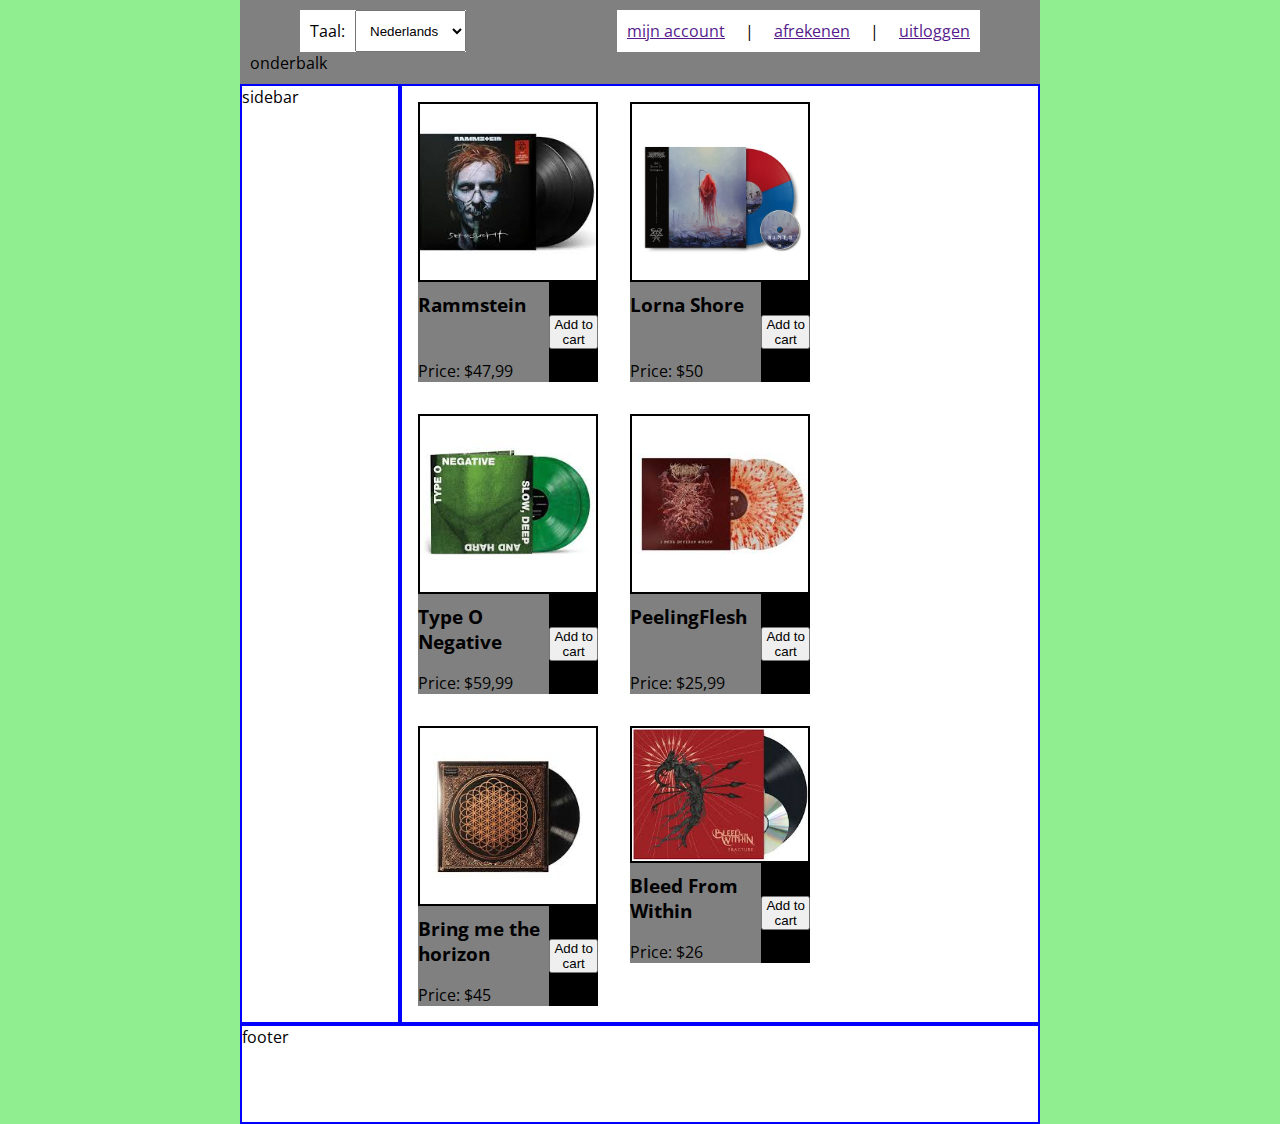
==== index.html @ 5311e45c "commit" ====
<!DOCTYPE html>
<html class="no-js" lang="">
  <head>
    <meta charset="utf-8" />
    <meta name="viewport" content="width=device-width, initial-scale=1" />
    <title></title>
    <link rel="stylesheet" href="assets/css/style.css" />
    <meta name="description" content="" />

    <meta property="og:title" content="" />
    <meta property="og:type" content="" />
    <meta property="og:url" content="" />
    <meta property="og:image" content="" />
    <meta property="og:image:alt" content="" />

    <link rel="icon" href="/favicon.ico" sizes="any" />
    <link rel="icon" href="/icon.svg" type="image/svg+xml" />
    <link rel="apple-touch-icon" href="icon.png" />

    <meta name="theme-color" content="#fafafa" />
  </head>

  <body>
    <div id="content">
      
      
      <header>
          <div class="bovenbalk">
            <div style="display:flex; margin-left:50px; background-color: white;">
              <div class="menuRight">Taal:</div>
              <select class="menuLeft" name="cars" id="cars">
                <option value="volvo">Nederlands</option>
                <option value="saab">Duits</option>
                <option value="mercedes">Frans</option>
                <option value="audi">Spaans</option>
              </select>
            </div>
            <div style="display:flex; margin-right:50px; background-color: white;"">
              <div class="menuLeft"><a href="">mijn account</a></div>
              <div class="menuLeft">|</div>
              <div class="menuLeft"><a href="">afrekenen</a></div>
              <div class="menuLeft">|</div>
              <div class="menuLeft"><a href="">uitloggen</a></div>
            </div>
          </div>
          <div class="onderbalk">onderbalk</div>
      </header>
      
      
      
      <main>
        <div id="sidebar">sidebar</div>
        <div id="products">
          <div class="product">
            <img src="assets/img/Rammstein1.jpg" alt="product" />
            <div class="onder">
              <div class="onderlinks">
                <div>
                  <h3 style="margin-top:10px;">Rammstein</h3>
                </div>
                <div>
                  <p>Price: $47,99</p>
                  
                </div>
              </div>
              <div class="onderrechts">
                <button>Add to cart</button>
              </div>
            </div>
          </div>

          
          <div class="product">
            <img src="assets/img/LornaShore.jpg" alt="product" />
            <div class="onder">
              <div class="onderlinks">
                <div>
                  <h3 style="margin-top:10px;">Lorna Shore</h3>
                </div>
                <div>
                  <p>Price: $50</p>
                </div>
              </div>
              <div class="onderrechts">
                <button>Add to cart</button>
              </div>
            </div>
          </div>

          
          <div class="product">
            <img src="assets/img/TypeONegative.jpg" alt="product" />
            <div class="onder">
              <div class="onderlinks">
                <div>
                  <h3 style="margin-top:10px;">Type O Negative</h3>
                </div>
                <div>
                  <p>Price: $59,99</p>
                  
                </div>
              </div>
              <div class="onderrechts">
                <button>Add to cart</button>
              </div>
            </div>
          </div>

          
          <div class="product">
            <img src="assets/img/PeelingFlesh.jpg" alt="product" />
            <div class="onder">
              <div class="onderlinks">
                <div>
                  <h3 style="margin-top:10px;">PeelingFlesh</h3>
                </div>
                <div>
                  <p>Price: $25,99</p>

                </div>
              </div>
              <div class="onderrechts">
                <button>Add to cart</button>
              </div>
            </div>
          </div>


          <div class="product">
            <img src="assets/img/BMTH1.jpg" alt="product" />
            <div class="onder">
              <div class="onderlinks">
                <div>
                  <h3 style="margin-top:10px;">Bring me the horizon</h3>
                </div>
                <div>
                  <p>Price: $45</p>
                 
                </div>
              </div>
              <div class="onderrechts">
                <button>Add to cart</button>
              </div>
            </div>
          </div>



          <div class="product">
            <img src="assets/img/BleedfromWithin.jpg" alt="product" />
            <div class="onder">
              <div class="onderlinks">
                <div>
                  <h3 style="margin-top:10px;">Bleed From Within</h3>
                </div>
                <div>
                  <p>Price: $26</p>
              
                </div>
              </div>
              <div class="onderrechts">
                <button>Add to cart</button>
              </div>
            </div>
          </div>
        

     
    
        



      </main>
      <footer>footer</footer>
      <script src="assets/js/app.js"></script>
    </div>
  </body>
</html>
---- assets/css/style.css ----
@import url('https://fonts.googleapis.com/css2?family=Noto+Sans+JP:wght@100..900&family=Open+Sans:ital,wght@0,300..800;1,300..800&family=Playwrite+DE+VA+Guides&display=swap');


* {
  padding: 0;
  margin: 0;
}

html,
body {
  width: 100%;
  display: flex;
  justify-content: center;
  background-color: lightgreen;
  font-family: "Open Sans", serif;
  font-optical-sizing: auto;
  font-style: normal;
}
#products {
  display:flex;
  flex-wrap: wrap;

}
.product {
  width: 180px;
  background-color: white;
  border-radius: 20px;
  margin:6px;
  padding:10px;
  display: flex;
  flex-direction: column;
}

.onder{
  display: flex;
  flex-direction: row;
}

.onderlinks{
  display: flex;
  flex-direction: column;
  background: Grey;
  width: 100%;
  height: 100px;
  justify-content:space-between;
  align-items: left;
}
.onderrechts{
  display: flex;
  flex-direction: column;
  background: black;
  justify-content: center;
  align-items: center;
}

.product img{
  width: 100%;
  border: 2px solid black;
  box-sizing: border-box;
  background: grey;
}

#content {
  width: 800px;
}

@media only screen and (max-width: 840px) {
  body {
    background-color: lightblue;
  }
  #content {
    width: 600px;
  }
  #sidebar {
    display: none;
  }
}




header {
  background: grey;
  padding: 10px;
}
.bovenbalk{
  background-color: grey;
  display:flex;
  justify-content: space-between;
}
.bovenbalk .menuRight{
  padding: 10px;
}
.bovenbalk .menuLeft{
  padding: 10px;
}


.onderbalk{
  background-color: grey;
  
}





main {  

  background: white;
  display: flex;
  flex-direction: row;
}
footer {
  border: 2px solid blue;
  box-sizing: border-box;
  height: 100px;
  background: white;
}
#sidebar {
  border: 2px solid blue;
  box-sizing: border-box;
  width: 200px;
  background: white;
}
#products {
  border: 2px solid blue;
  box-sizing: border-box;
  width: 100%;
  background: white;
}
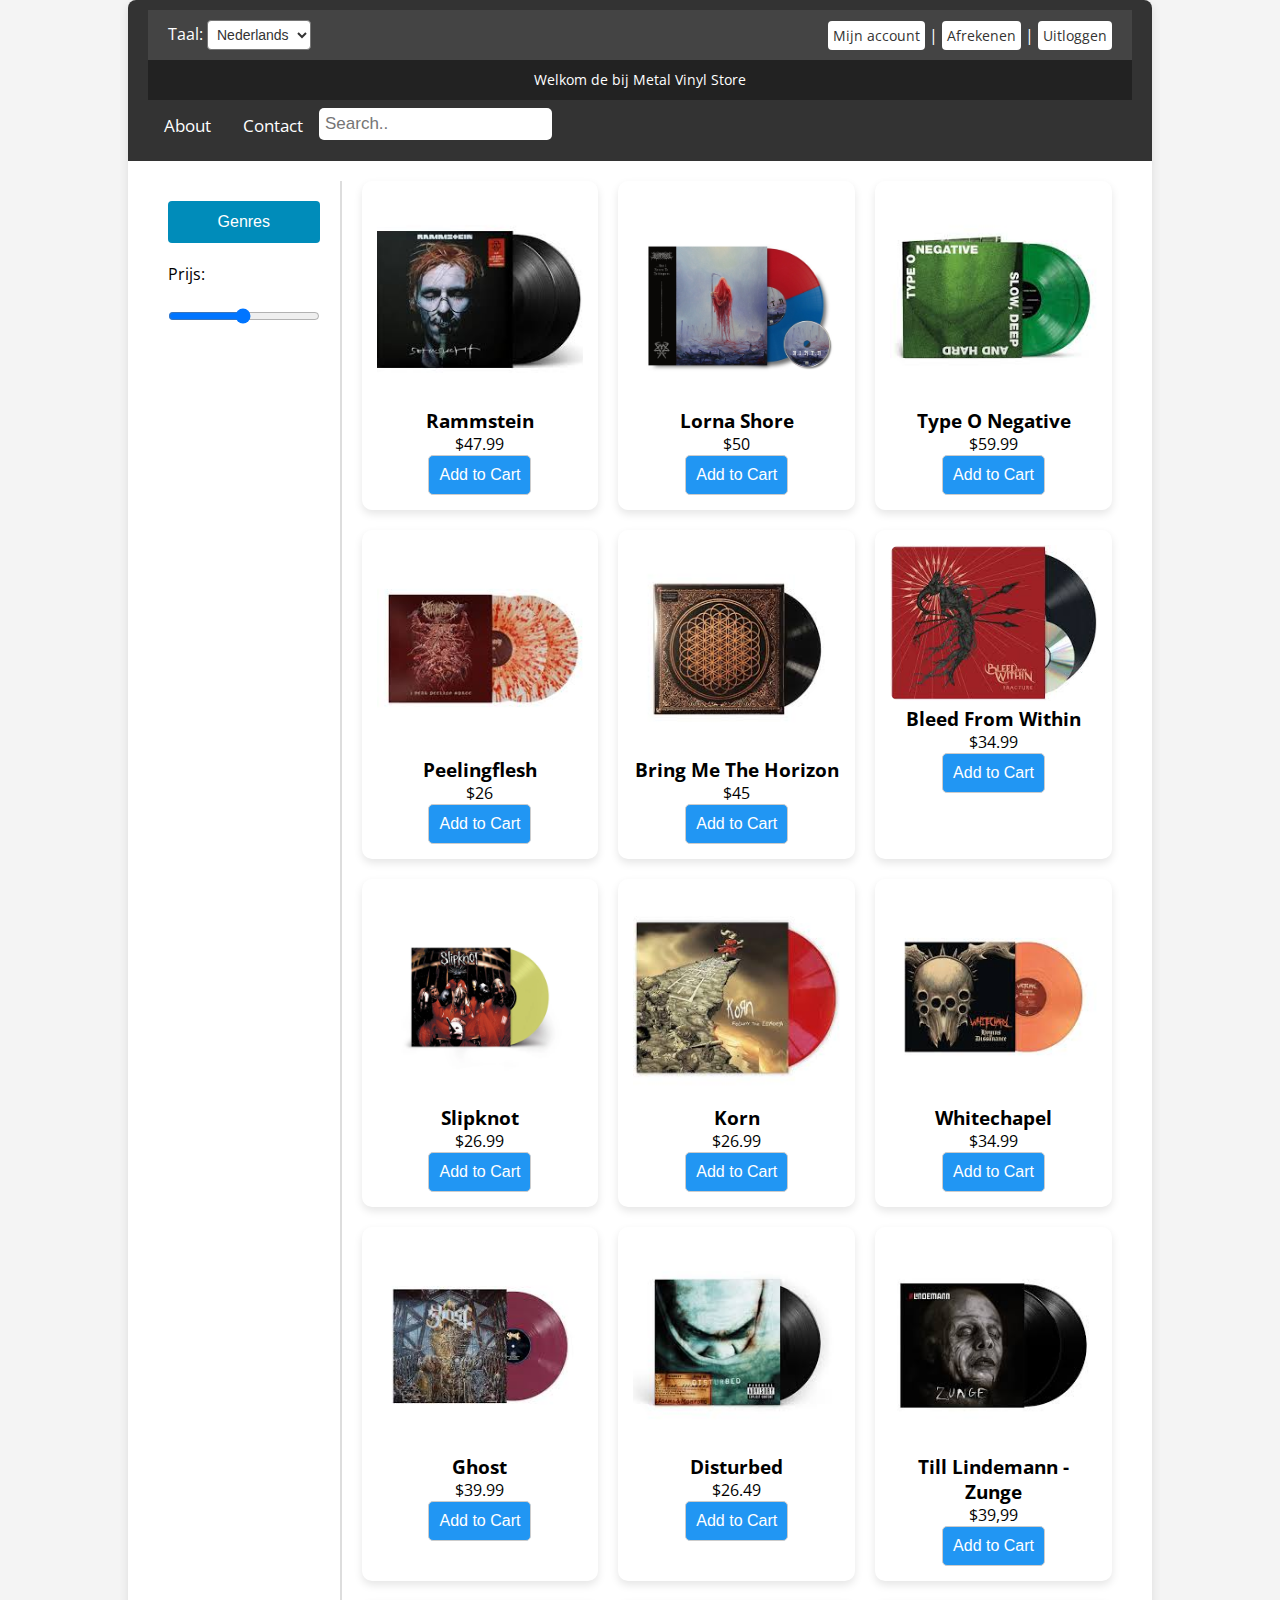
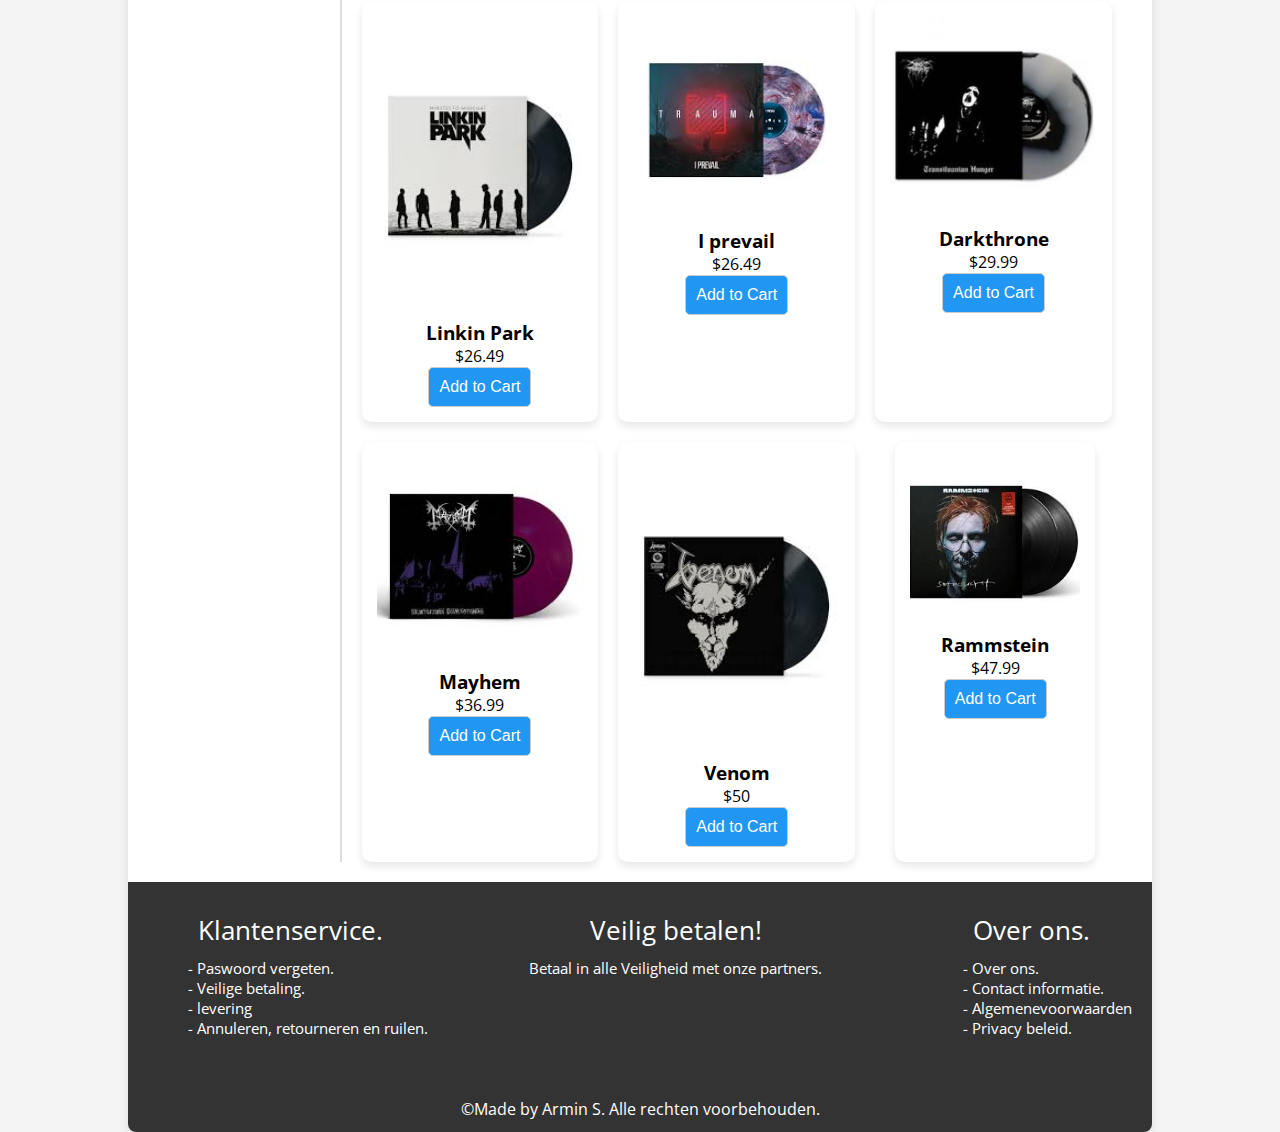
==== commit fb22313d: "commit" ====
--- a/index.html
+++ b/index.html
@@ -1,179 +1,266 @@
 <!DOCTYPE html>
-<html class="no-js" lang="">
-  <head>
-    <meta charset="utf-8" />
-    <meta name="viewport" content="width=device-width, initial-scale=1" />
-    <title></title>
-    <link rel="stylesheet" href="assets/css/style.css" />
-    <meta name="description" content="" />
-
-    <meta property="og:title" content="" />
-    <meta property="og:type" content="" />
-    <meta property="og:url" content="" />
-    <meta property="og:image" content="" />
-    <meta property="og:image:alt" content="" />
-
-    <link rel="icon" href="/favicon.ico" sizes="any" />
-    <link rel="icon" href="/icon.svg" type="image/svg+xml" />
-    <link rel="apple-touch-icon" href="icon.png" />
-
-    <meta name="theme-color" content="#fafafa" />
-  </head>
-
-  <body>
-    <div id="content">
-      
-      
-      <header>
-          <div class="bovenbalk">
-            <div style="display:flex; margin-left:50px; background-color: white;">
-              <div class="menuRight">Taal:</div>
-              <select class="menuLeft" name="cars" id="cars">
-                <option value="volvo">Nederlands</option>
-                <option value="saab">Duits</option>
-                <option value="mercedes">Frans</option>
-                <option value="audi">Spaans</option>
-              </select>
+<html lang="en">
+
+<head>
+  <meta charset="utf-8" />
+  <meta name="viewport" content="width=device-width, initial-scale=1" />
+
+  <title>Metal Merch Store</title>
+  <link rel="stylesheet" href="assets/css/style.css" />
+  <link rel="icon" href="Logo1.jpg" sizes="any" />
+</head>
+
+<body>
+  <div id="content">
+    <header>
+      <div class="bovenbalk">
+        <div class="top-left">
+          <label for="language">Taal:</label>
+          <select id="language">
+            <option value="nl">Nederlands</option>
+            <option value="de">Duits</option>
+            <option value="fr">Frans</option>
+            <option value="es">Spaans</option>
+          </select>
+        </div>
+        <div class="top-right">
+          <a href="#">Mijn account</a> |
+          <a href="Bestel.html">Afrekenen</a> |
+          <a href="#">Uitloggen</a>
+        </div>
+      </div>
+      <div class="onderbalk">Welkom de bij Metal Vinyl Store</div>
+      <div class="topnav">
+        <a href="#about">About</a>
+        <a href="#contact">Contact</a>
+        <input type="text" placeholder="Search..">
+      </div>
+    </header>
+
+    <main>
+      <aside id="sidebar">
+        <div class="dropdown">
+          <button class="dropbtn">Genres</button>
+          <div class="dropdown-content">
+            <a href="#">Heavy</a>
+            <a href="#">Thrash</a>
+            <a href="#">Black</a>
+            <a href="#">Death</a>
+            <a href="#">Slam</a>
+            <a href="#">Nu-metal</a>
+            <a href="#">Metalcore</a>
+            <a href="#">Rock</a>
+
+
+
+
+          </div>
+        </div>
+        <div class="filter">
+          <label>Prijs:</label>
+          <input type="range" min="1" max="100" value="50" class="slider" id="priceRange">
+        </div>
+      </aside>
+
+      <section id="products">
+        <div class="product">
+          <img src="assets/img/Rammstein1.jpg" alt="Rammstein" />
+          <div class="product-info">
+            <h3>Rammstein</h3>
+            <p>$47.99</p>
+            <button>Add to Cart</button>
+          </div>
+        </div>
+
+        <div class="product">
+          <img src="assets/img/LornaShore.jpg" alt="Lorna Shore" />
+          <div class="product-info">
+            <h3>Lorna Shore</h3>
+            <p>$50</p>
+            <button>Add to Cart</button>
+          </div>
+        </div>
+
+        <div class="product">
+          <img src="assets/img/TypeONegative.jpg" alt="Type O Negative" />
+          <div class="product-info">
+            <h3>Type O Negative</h3>
+            <p>$59.99</p>
+            <button>Add to Cart</button>
+          </div>
+        </div>
+
+        <div class="product">
+          <img src="assets/img/PeelingFlesh.jpg" alt="Peelingflesh" />
+          <div class="product-info">
+            <h3>Peelingflesh</h3>
+            <p>$26</p>
+            <button>Add to Cart</button>
+          </div>
+        </div>
+
+        <div class="product">
+          <img src="assets/img/BMTH1.jpg" alt="Bring Me The Horizon" />
+          <div class="product-info">
+            <h3>Bring Me The Horizon</h3>
+            <p>$45</p>
+            <button>Add to Cart</button>
+          </div>
+        </div>
+
+        <div class="product">
+          <img src="assets/img/BleedfromWithin.jpg" alt="Bleed From Within" />
+          <div class="product-info">
+            <h3>Bleed From Within</h3>
+            <p>$34.99</p>
+            <button>Add to Cart</button>
+          </div>
+        </div>
+
+        <div class="product">
+          <img src="assets/img/Slipknot.webp" alt="Slipknot" />
+          <div class="product-info">
+            <h3>Slipknot</h3>
+            <p>$26.99</p>
+            <button>Add to Cart</button>
+          </div>
+        </div>
+
+        <div class="product">
+          <img src="assets/img/KoRn1.jpg" alt="Korn" />
+          <div class="product-info">
+            <h3>Korn</h3>
+            <p>$26.99</p>
+            <button>Add to Cart</button>
+          </div>
+        </div>
+
+        <div class="product">
+          <img src="assets/img/Whitechapel1.jpg" alt="Whitechapel" />
+          <div class="product-info">
+            <h3>Whitechapel</h3>
+            <p>$34.99</p>
+            <button>Add to Cart</button>
+          </div>
+        </div>
+
+        <div class="product">
+          <img src="assets/img/Ghost1.jpg" alt="Ghost" />
+          <div class="product-info">
+            <h3>Ghost</h3>
+            <p>$39.99</p>
+            <button>Add to Cart</button>
+          </div>
+        </div>
+
+        <div class="product">
+          <img src="assets/img/disturbed1.jpg" alt="Disturbed" />
+          <div class="product-info">
+            <h3>Disturbed</h3>
+            <p>$26.49</p>
+            <button>Add to Cart</button>
+          </div>
+        </div>
+
+        <div class="product">
+          <img src="assets/img/Zunge.jpg" alt="Zunge" />
+          <div class="product-info">
+            <h3>Till Lindemann - Zunge</h3>
+            <p>$39,99</p>
+            <button>Add to Cart</button>
+          </div>
+        </div>
+
+        <div class="product">
+          <img src="assets/img/linkinpark1.jpg" alt="LinkinPark" />
+          <div class="product-info">
+            <h3>Linkin Park</h3>
+            <p>$26.49</p>
+            <button>Add to Cart</button>
+          </div>
+        </div>
+
+        <div class="product">
+          <img src="assets/img/Iprevail.jpg" alt="Iprevail" />
+          <div class="product-info">
+            <h3>I prevail</h3>
+            <p>$26.49</p>
+            <button>Add to Cart</button>
+          </div>
+        </div>
+
+        <div class="product">
+          <img src="assets/img/Darkthrone1.jpg" alt="Darkthrone" />
+          <div class="product-info">
+            <h3>Darkthrone</h3>
+            <p>$29.99</p>
+            <button>Add to Cart</button>
+          </div>
+        </div>
+
+        <div class="product">
+          <img src="assets/img/Mayhem1.jpg" alt="Mayhem" />
+          <div class="product-info">
+            <h3>Mayhem</h3>
+            <p>$36.99</p>
+            <button>Add to Cart</button>
+          </div>
+        </div>
+
+        <div class="product">
+          <img src="assets/img/venom.jpg" alt="Venom" />
+          <div class="product-info">
+            <h3>Venom</h3>
+            <p>$50</p>
+            <button>Add to Cart</button>
+          </div>
+        </div>
+
+        <section id="products">
+          <div class="product">
+            <img src="assets/img/Rammstein1.jpg" alt="Rammstein" />
+            <div class="product-info">
+              <h3>Rammstein</h3>
+              <p>$47.99</p>
+              <button>Add to Cart</button>
             </div>
-            <div style="display:flex; margin-right:50px; background-color: white;"">
-              <div class="menuLeft"><a href="">mijn account</a></div>
-              <div class="menuLeft">|</div>
-              <div class="menuLeft"><a href="">afrekenen</a></div>
-              <div class="menuLeft">|</div>
-              <div class="menuLeft"><a href="">uitloggen</a></div>
-            </div>
-          </div>
-          <div class="onderbalk">onderbalk</div>
-      </header>
-      
-      
-      
-      <main>
-        <div id="sidebar">sidebar</div>
-        <div id="products">
-          <div class="product">
-            <img src="assets/img/Rammstein1.jpg" alt="product" />
-            <div class="onder">
-              <div class="onderlinks">
-                <div>
-                  <h3 style="margin-top:10px;">Rammstein</h3>
-                </div>
-                <div>
-                  <p>Price: $47,99</p>
-                  
-                </div>
-              </div>
-              <div class="onderrechts">
-                <button>Add to cart</button>
-              </div>
-            </div>
-          </div>
-
-          
-          <div class="product">
-            <img src="assets/img/LornaShore.jpg" alt="product" />
-            <div class="onder">
-              <div class="onderlinks">
-                <div>
-                  <h3 style="margin-top:10px;">Lorna Shore</h3>
-                </div>
-                <div>
-                  <p>Price: $50</p>
-                </div>
-              </div>
-              <div class="onderrechts">
-                <button>Add to cart</button>
-              </div>
-            </div>
-          </div>
-
-          
-          <div class="product">
-            <img src="assets/img/TypeONegative.jpg" alt="product" />
-            <div class="onder">
-              <div class="onderlinks">
-                <div>
-                  <h3 style="margin-top:10px;">Type O Negative</h3>
-                </div>
-                <div>
-                  <p>Price: $59,99</p>
-                  
-                </div>
-              </div>
-              <div class="onderrechts">
-                <button>Add to cart</button>
-              </div>
-            </div>
-          </div>
-
-          
-          <div class="product">
-            <img src="assets/img/PeelingFlesh.jpg" alt="product" />
-            <div class="onder">
-              <div class="onderlinks">
-                <div>
-                  <h3 style="margin-top:10px;">PeelingFlesh</h3>
-                </div>
-                <div>
-                  <p>Price: $25,99</p>
-
-                </div>
-              </div>
-              <div class="onderrechts">
-                <button>Add to cart</button>
-              </div>
-            </div>
-          </div>
-
-
-          <div class="product">
-            <img src="assets/img/BMTH1.jpg" alt="product" />
-            <div class="onder">
-              <div class="onderlinks">
-                <div>
-                  <h3 style="margin-top:10px;">Bring me the horizon</h3>
-                </div>
-                <div>
-                  <p>Price: $45</p>
-                 
-                </div>
-              </div>
-              <div class="onderrechts">
-                <button>Add to cart</button>
-              </div>
-            </div>
-          </div>
-
-
-
-          <div class="product">
-            <img src="assets/img/BleedfromWithin.jpg" alt="product" />
-            <div class="onder">
-              <div class="onderlinks">
-                <div>
-                  <h3 style="margin-top:10px;">Bleed From Within</h3>
-                </div>
-                <div>
-                  <p>Price: $26</p>
-              
-                </div>
-              </div>
-              <div class="onderrechts">
-                <button>Add to cart</button>
-              </div>
-            </div>
-          </div>
-        
-
-     
-    
-        
-
-
-
-      </main>
-      <footer>footer</footer>
-      <script src="assets/js/app.js"></script>
-    </div>
-  </body>
+          </div>
+
+
+
+        </section>
+    </main>
+
+    <footer>
+   
+      <div class="Klantenservice">
+        <p id="klantenservice_main">Klantenservice.</p>
+        <P>- Paswoord vergeten.</p>
+        <P>- Veilige betaling.</p>
+        <P>- levering </p>
+        <p>- Annuleren, retourneren en ruilen.</p>
+      </div>
+
+      <div class="OverOns">
+        <p id="OverOns_main">Over ons.</p>
+        <P>- Over ons.</p>
+        <P>- Contact informatie.</p>
+        <P>- Algemenevoorwaarden </p>
+        <p>- Privacy beleid.</p>
+      </div>
+
+      <div class="VeiligBetalen">
+        <p id="VeiligBetalen_main">Veilig betalen!</p>
+        <P>Betaal in alle Veiligheid met onze partners. </p>
+
+      </div>
+
+      <p id="Copywrite">&copy;Made by Armin S. Alle rechten voorbehouden.</p>
+
+
+  </div>
+  </footer>
+  </div>
+</body>
+
 </html>--- a/assets/css/style.css
+++ b/assets/css/style.css
@@ -1,131 +1,347 @@
-@import url('https://fonts.googleapis.com/css2?family=Noto+Sans+JP:wght@100..900&family=Open+Sans:ital,wght@0,300..800;1,300..800&family=Playwrite+DE+VA+Guides&display=swap');
-
+@import url('https://fonts.googleapis.com/css2?family=Open+Sans:wght@300;400;600;700&display=swap');
 
 * {
   padding: 0;
   margin: 0;
-}
-
-html,
-body {
+  box-sizing: border-box;
+}
+
+html, body {
   width: 100%;
   display: flex;
   justify-content: center;
-  background-color: lightgreen;
-  font-family: "Open Sans", serif;
-  font-optical-sizing: auto;
-  font-style: normal;
-}
+  background-color: #f4f4f4;
+  font-family: "Open Sans", sans-serif;
+}
+
+#content {
+  width: 80%;
+  max-width: 1200px;
+  background: white;
+  box-shadow: 0 4px 10px rgba(0, 0, 0, 0.1);
+  border-radius: 8px;
+  overflow: hidden;
+}
+
+/* Header */
+header {
+  background: #333;
+  color: white;
+  padding: 10px 20px;
+}
+
+.bovenbalk {
+  display: flex;
+  justify-content: space-between;
+  align-items: center;
+  background: #444;
+  padding: 10px 20px;
+}
+
+.bovenbalk select,
+.bovenbalk a {
+  background: #fff;
+  color: #333;
+  padding: 5px;
+  border-radius: 4px;
+  text-decoration: none;
+  font-size: 14px;
+}
+
+.bovenbalk a:hover {
+  background: #ddd;
+}
+
+.onderbalk {
+  background-color: #222;
+  color: white;
+  text-align: center;
+  padding: 10px;
+  font-size: 14px;
+  height: 40px;
+}
+
+/* Main Layout */
+main {
+  display: flex;
+  padding: 20px;
+}
+
+/* Sidebar */
+#sidebar {
+  width: 250px;
+  padding: 20px;
+  background: #fff;
+  border-right: 2px solid #ddd;
+}
+
+.dropdown {
+  margin-bottom: 20px;
+}
+
+.dropbtn {
+  background-color: #008CBA;
+  color: white;
+  padding: 12px;
+  font-size: 16px;
+  border: none;
+  width: 100%;
+  cursor: pointer;
+  border-radius: 4px;
+}
+
+.dropdown-content {
+  display: none;
+  background: white;
+  border: 1px solid #ddd;
+}
+
+.dropdown-content a {
+  display: block;
+  padding: 10px;
+  text-decoration: none;
+  color: #333;
+}
+
+.dropdown:hover .dropdown-content {
+  display: block;
+}
+
+.slider {
+  width: 100%;
+  height: 10px;
+  background: #ccc;
+  border-radius: 5px;
+  outline: none;
+  margin-top: 20px;
+}
+
+/* Product Grid */
 #products {
-  display:flex;
-  flex-wrap: wrap;
-
-}
+  flex-grow: 1;
+  display: grid;
+  grid-template-columns: repeat(auto-fit, minmax(200px, 1fr));
+  gap: 20px;
+  padding: 0 20px;
+}
+
+/* Product Card */
 .product {
-  width: 180px;
-  background-color: white;
-  border-radius: 20px;
-  margin:6px;
-  padding:10px;
+  background: white;
+  border-radius: 10px;
+  padding: 15px;
+  text-align: center;
+  box-shadow: 0 4px 8px rgba(0, 0, 0, 0.1);
+  transition: 0.3s ease-in-out;
+}
+
+.product:hover {
+  transform: scale(1.05);
+}
+
+.product img {
+  width: 100%;
+  height: auto;
+  border-radius: 10px;
+}
+
+.onder {
+  display: flex;
+  justify-content: space-between;
+  align-items: center;
+  background: #f9f9f9;
+  padding: 10px;
+  border-radius: 8px;
+  margin-top: 10px;
+}
+
+.onderlinks h3 {
+  font-size: 16px;
+  margin-bottom: 5px;
+}
+
+.onderlinks p {
+  font-weight: bold;
+  color: #008CBA;
+}
+
+.onderrechts button {
+  background: #008CBA;
+  color: white;
+  border: none;
+  padding: 8px 12px;
+  cursor: pointer;
+  border-radius: 4px;
+}
+
+.onderrechts button:hover {
+  background: #005f73;
+}
+
+/* Footer */
+footer {
+  text-align: center;
+  padding: 20px;
+  background: #333;
+  color: white;
+  height: 250px;
+}
+
+@media (max-width: 900px) {
+  main {
+    flex-direction: column;
+  }
+
+  #sidebar {
+    width: 100%;
+    border-right: none;
+    border-bottom: 2px solid #ddd;
+  }
+
+  #products {
+    padding: 10px;
+  }
+}
+
+#veiligBetalen {
+  font-size: 26px;
+  float: left;
+}
+
+.topnav {
+  overflow: hidden;
+  background-color: #333;
+}
+
+/* Style the links inside the navigation bar */
+.topnav a {
+  float: left;
+  display: block;
+  color: white;
+  text-align: center;
+  padding: 14px 16px;
+  text-decoration: none;
+  font-size: 17px;
+}
+
+/* Change the color of links on hover */
+.topnav a:hover {
+  background-color: #ddd;
+  color: black;
+}
+
+/* Style the "active" element to highlight the current page */
+.topnav a.active {
+  background-color: #2196F3;
+  color: white;
+}
+
+/* Style the search box inside the navigation bar */
+.topnav input[type=text] {
+  float: left;
+  padding: 6px;
+  border: none;
+  margin-top: 8px;
+  margin-right: 16px;
+  font-size: 17px;
+}
+
+/* When the screen is less than 600px wide, stack the links and the search field vertically instead of horizontally */
+@media screen and (max-width: 600px) {
+  .topnav a, .topnav input[type=text] {
+    float: none;
+    display: block;
+    text-align: left;
+    width: 100%;
+    margin: 0;
+    padding: 14px;
+  }
+  .topnav input[type=text] {
+    border: 1px solid #ccc;
+  }
+}
+
+.kleineText{
+float: left;
+margin-top: 50px;
+margin-left: -170px;
+}
+
+.Klantenservice{
+  font-size: 15px;
+  float: left;
+  margin-left: 40px;
+  text-align: left;
+}
+
+#klantenservice_main{
+  font-size: 26px;
+  margin: 10px;
+}
+
+
+.OverOns{
+  font-size: 15px;
+  float: right;
+  margin-left: 40px;
+  text-align: left;
+}
+
+#OverOns_main{
+  font-size: 26px;
+  margin: 10px;
+}
+
+#Copywrite{
+  margin-top: 120px;
+}
+
+.VeiligBetalen{
+  font-size: 15px;
+  margin-left: 40px;
+}
+
+#VeiligBetalen_main{
+  font-size: 26px;
+  margin: 10px;
+}
+
+.formulier {
   display: flex;
   flex-direction: column;
-}
-
-.onder{
-  display: flex;
-  flex-direction: row;
-}
-
-.onderlinks{
-  display: flex;
-  flex-direction: column;
-  background: Grey;
-  width: 100%;
-  height: 100px;
-  justify-content:space-between;
-  align-items: left;
-}
-.onderrechts{
-  display: flex;
-  flex-direction: column;
-  background: black;
+  width: 700px;
+  margin: auto;
+  margin-top: 20px;
+  gap: 10px;
+  padding: 20px;
+  border-radius: 8px;
+  background: #f9f9f9;
+  box-shadow: 0 4px 6px rgba(0, 0, 0, 0.1);
+}
+
+.row {
+  display: flex;
   justify-content: center;
-  align-items: center;
-}
-
-.product img{
-  width: 100%;
-  border: 2px solid black;
-  box-sizing: border-box;
-  background: grey;
-}
-
-#content {
-  width: 800px;
-}
-
-@media only screen and (max-width: 840px) {
-  body {
-    background-color: lightblue;
-  }
-  #content {
-    width: 600px;
-  }
-  #sidebar {
-    display: none;
-  }
-}
-
-
-
-
-header {
-  background: grey;
+  gap: 10px;
+}
+
+
+
+input, button {
   padding: 10px;
-}
-.bovenbalk{
-  background-color: grey;
-  display:flex;
-  justify-content: space-between;
-}
-.bovenbalk .menuRight{
-  padding: 10px;
-}
-.bovenbalk .menuLeft{
-  padding: 10px;
-}
-
-
-.onderbalk{
-  background-color: grey;
-  
-}
-
-
-
-
-
-main {  
-
-  background: white;
-  display: flex;
-  flex-direction: row;
-}
-footer {
-  border: 2px solid blue;
-  box-sizing: border-box;
-  height: 100px;
-  background: white;
-}
-#sidebar {
-  border: 2px solid blue;
-  box-sizing: border-box;
-  width: 200px;
-  background: white;
-}
-#products {
-  border: 2px solid blue;
-  box-sizing: border-box;
-  width: 100%;
-  background: white;
-}+  border: 1px solid #ccc;
+  border-radius: 5px;
+  font-size: 16px;
+}
+
+button {
+  background: #2196F3;
+  color: white;
+  cursor: pointer;
+}
+
+button:hover {
+  background: #2196F3;
+  transform: scale(1.03);
+  box-shadow: 4px 4px 15px rgba(0, 0, 0, 0.2);
+}
